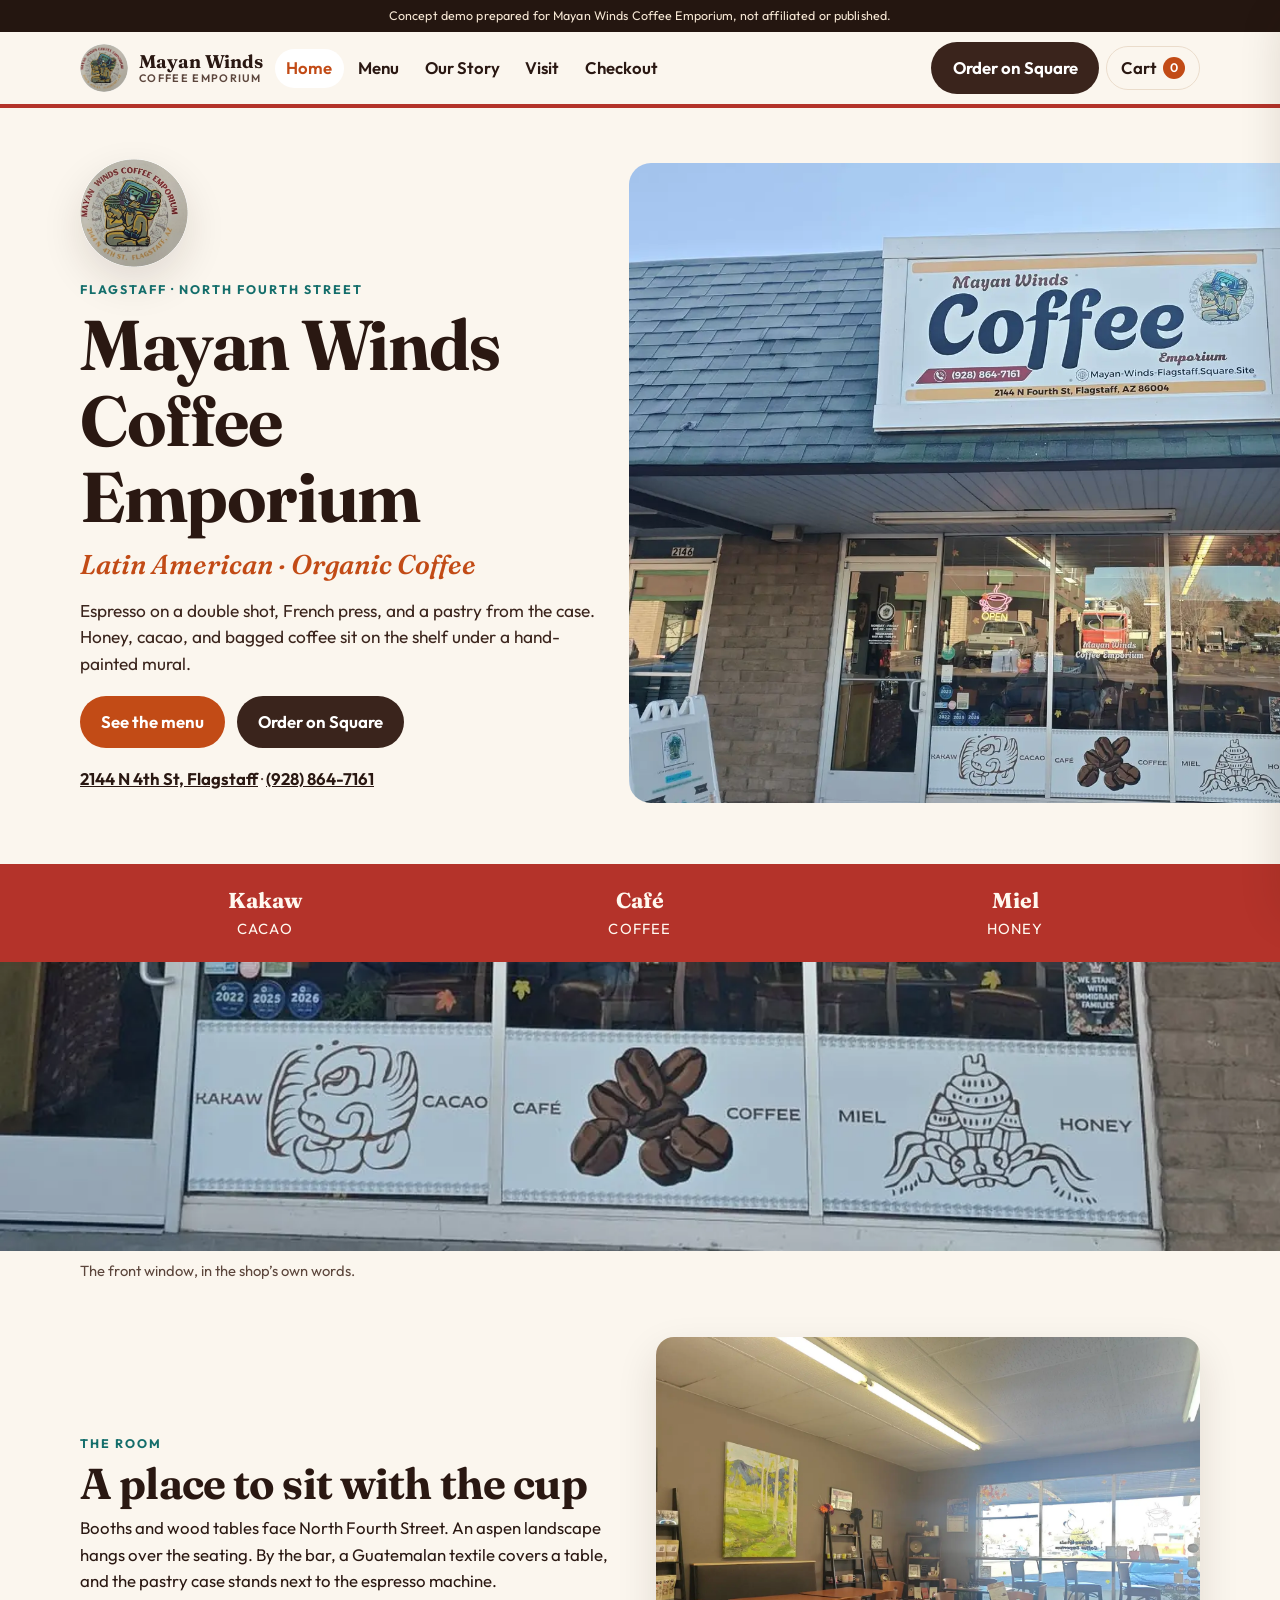
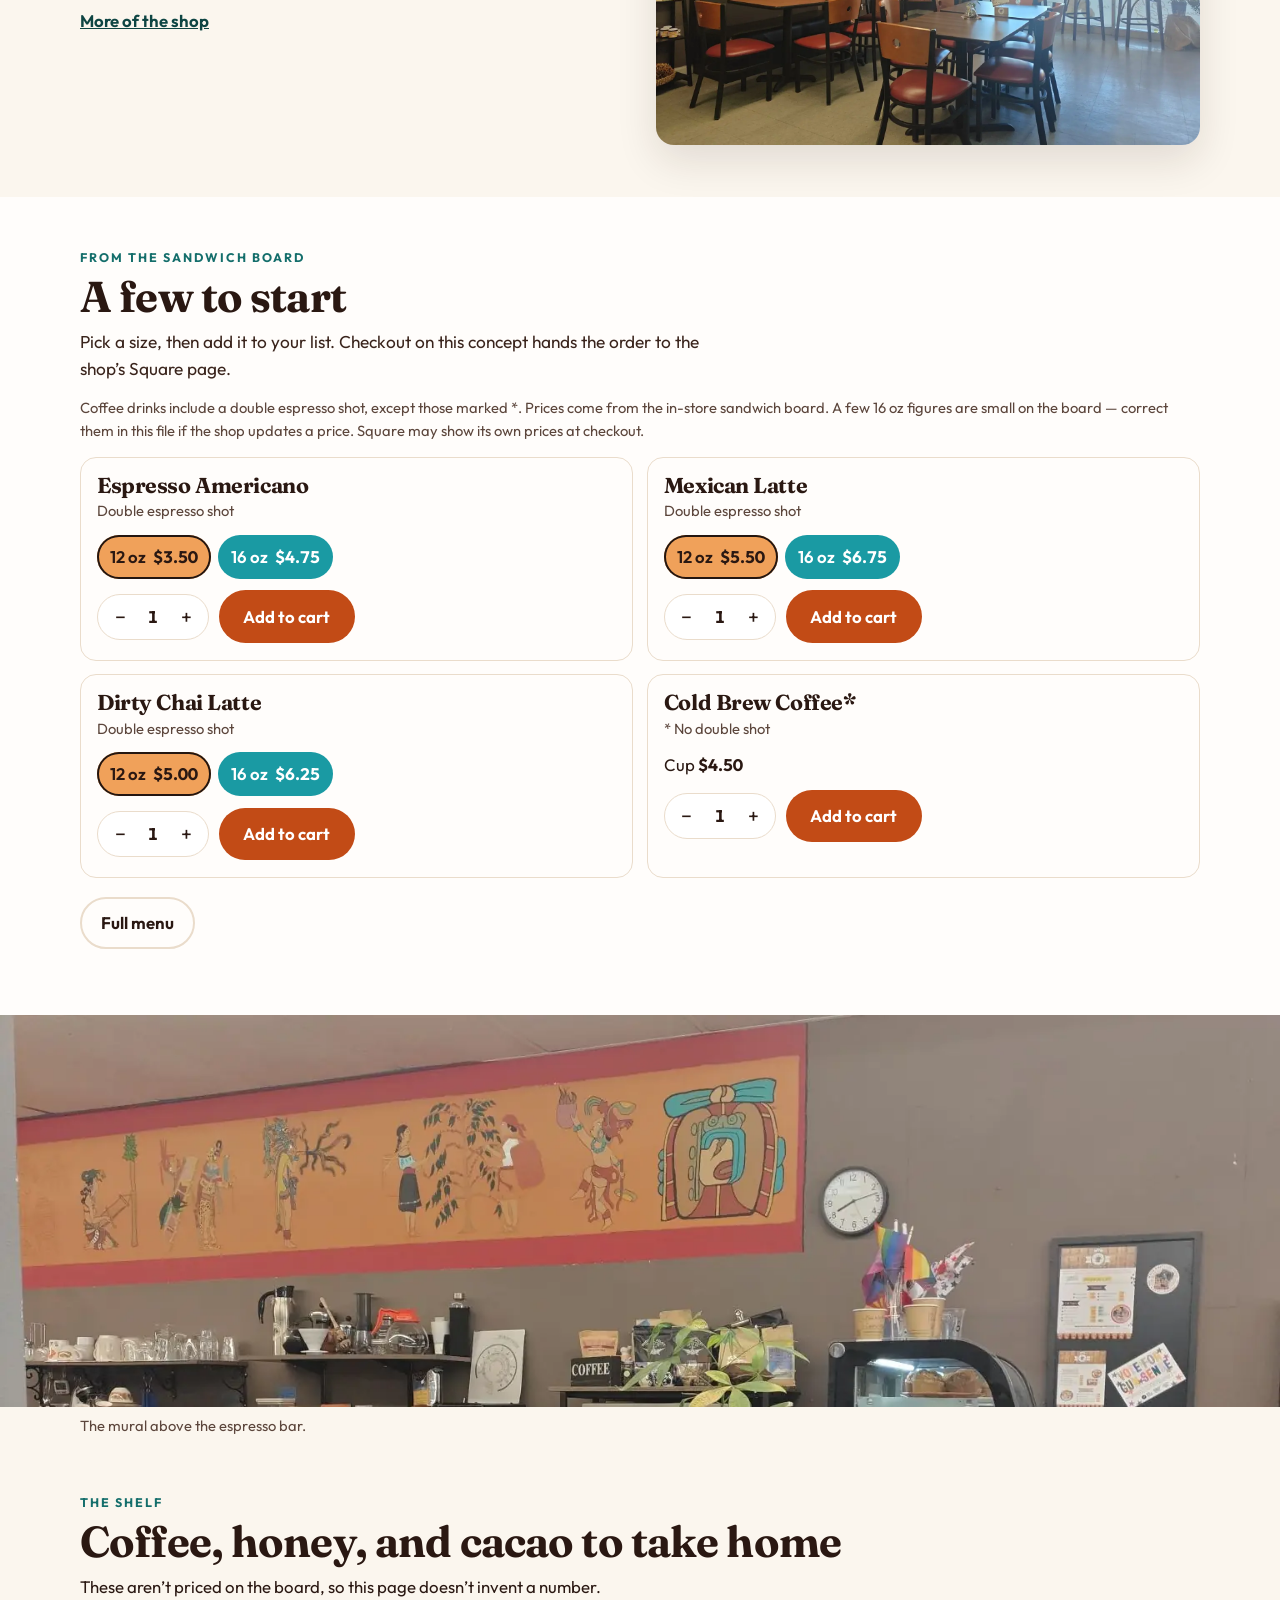
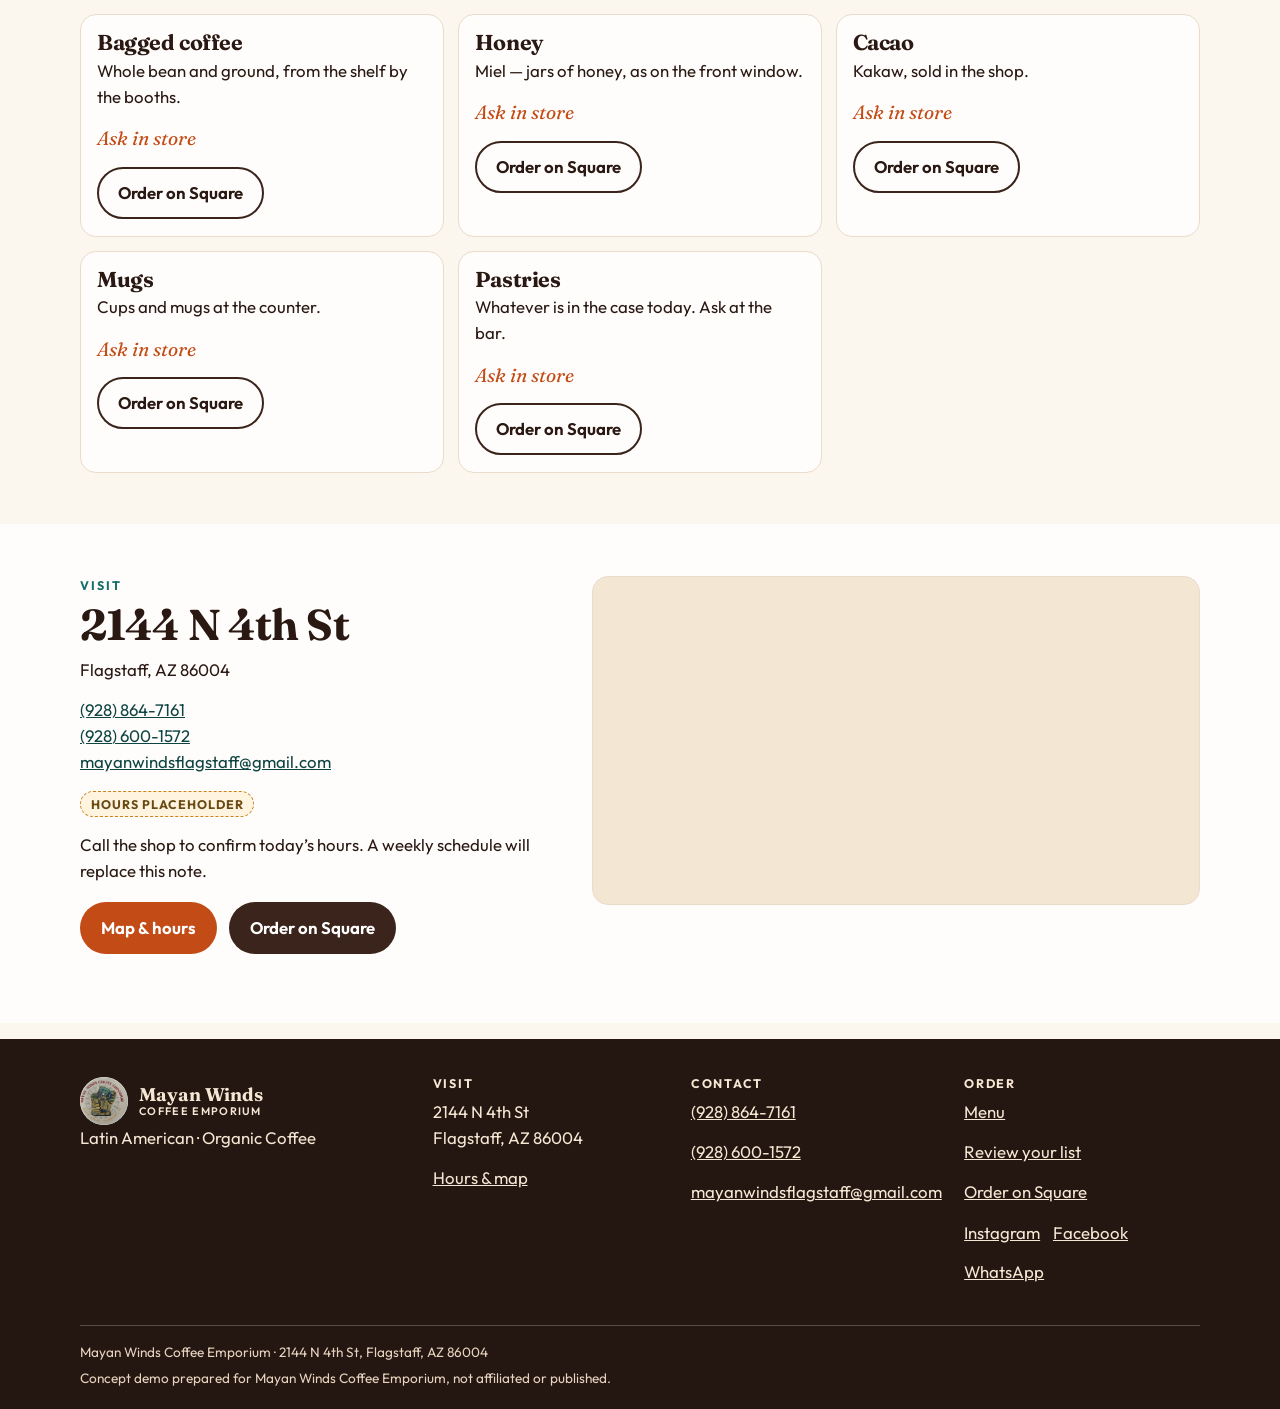
==== mayan-winds/index.html @ 3dea43e1 "Add Mayan Winds Coffee Emporium concept site Static concept at /mayan-winds/ with the shop photos, t" ====
<!doctype html>
<html lang="en">
<head>
<meta charset="utf-8">
<meta name="viewport" content="width=device-width, initial-scale=1">
<meta name="robots" content="noindex, nofollow">
<meta name="theme-color" content="#241610">
<meta name="description" content="Mayan Winds Coffee Emporium — Latin American organic coffee at 2144 N 4th St, Flagstaff, Arizona.">
<title>Mayan Winds Coffee Emporium · Flagstaff</title>
<link rel="icon" href="img/favicon-32.png" type="image/png">
<link rel="apple-touch-icon" href="img/apple-touch.png">
<link rel="preconnect" href="https://fonts.googleapis.com">
<link rel="preconnect" href="https://fonts.gstatic.com" crossorigin>
<link href="https://fonts.googleapis.com/css2?family=Fraunces:ital,opsz,wght@0,9..144,560;0,9..144,680;1,9..144,560&family=Outfit:wght@400;500;600;700&display=swap" rel="stylesheet">
<link rel="stylesheet" href="css/style.css?v=20261118">
</head>
<body>
<div class="demo">Concept demo prepared for Mayan Winds Coffee Emporium, not affiliated or published.</div>
<a class="skip" href="#main">Skip to content</a>
<header class="site-header">
  <div class="wrap bar">
    <a class="brand" href="index.html">
      <picture><source srcset="img/logo.webp" type="image/webp"><img src="img/logo.png" alt="" width="48" height="48"></picture>
      <span>Mayan Winds<small>Coffee Emporium</small></span>
    </a>
    <nav id="nav-panel" class="nav" aria-label="Primary">
      <a href="index.html" aria-current="page">Home</a>
      <a href="menu.html">Menu</a>
      <a href="story.html">Our Story</a>
      <a href="visit.html">Visit</a>
      <a href="order.html">Checkout</a>
      <a class="nav-square" href="https://mayan-winds-flagstaff.square.site" target="_blank" rel="noopener">Order on Square</a>
    </nav>
    <div class="bar-actions">
      <a class="btn btn-square desk" href="https://mayan-winds-flagstaff.square.site" target="_blank" rel="noopener">Order on Square</a>
      <button class="icon-btn" type="button" data-open-cart>Cart <span class="count" data-cart-count hidden>0</span></button>
      <button class="menu-btn" type="button" aria-expanded="false" aria-controls="nav-panel" aria-label="Open menu">Menu</button>
    </div>
  </div>
</header>
<main id="main">
  <section class="hero" aria-label="Introduction">
    <div class="wrap hero-grid">
      <div class="hero-copy">
        <picture><source srcset="img/logo.webp" type="image/webp"><img class="hero-logo" src="img/logo.png" alt="Mayan Winds Coffee Emporium logo, a seated figure in teal and gold" width="420" height="420"></picture>
        <p class="eyebrow">Flagstaff · North Fourth Street</p>
        <h1>Mayan Winds Coffee Emporium</h1>
        <p class="tag">Latin American · Organic Coffee</p>
        <p class="lede">Espresso on a double shot, French press, and a pastry from the case. Honey, cacao, and bagged coffee sit on the shelf under a hand-painted mural.</p>
        <div class="cta">
          <a class="btn" href="menu.html">See the menu</a>
          <a class="btn btn-square" href="https://mayan-winds-flagstaff.square.site" target="_blank" rel="noopener">Order on Square</a>
        </div>
        <p class="hero-meta"><a href="visit.html">2144 N 4th St, Flagstaff</a> · <a href="tel:+19288647161">(928) 864-7161</a></p>
      </div>
      <div class="hero-media">
        <picture>
          <source srcset="img/storefront.webp" type="image/webp">
          <img src="img/storefront.jpg" alt="The Mayan Winds Coffee storefront on North Fourth Street, with the shop sign above the windows" width="1600" height="1062" fetchpriority="high">
        </picture>
      </div>
    </div>
  </section>

  <section class="band" aria-label="Words on the window">
    <div class="wrap band-words">
      <p><b>Kakaw</b> Cacao</p>
      <p><b>Café</b> Coffee</p>
      <p><b>Miel</b> Honey</p>
    </div>
  </section>

  <figure class="bleed">
    <picture>
      <source srcset="img/decals.webp" type="image/webp">
      <img src="img/decals.jpg" alt="Window decals reading Kakaw Cacao, Café Coffee, and Miel Honey, with Maya-style drawings" width="1400" height="317" loading="lazy" decoding="async">
    </picture>
    <figcaption class="wrap">The front window, in the shop’s own words.</figcaption>
  </figure>

  <section class="section">
    <div class="wrap split">
      <div>
        <p class="eyebrow">The room</p>
        <h2>A place to sit with the cup</h2>
        <p>Booths and wood tables face North Fourth Street. An aspen landscape hangs over the seating. By the bar, a Guatemalan textile covers a table, and the pastry case stands next to the espresso machine.</p>
        <p><a class="text-link" href="story.html">More of the shop</a></p>
      </div>
      <figure class="frame">
        <picture>
          <source srcset="img/interior.webp" type="image/webp">
          <img src="img/interior.jpg" alt="Seating inside Mayan Winds, with wood tables, red chairs, and an aspen painting" width="1600" height="1200" loading="lazy" decoding="async">
        </picture>
      </figure>
    </div>
  </section>

  <section class="section section-paper">
    <div class="wrap">
      <p class="eyebrow">From the sandwich board</p>
      <h2>A few to start</h2>
      <p class="lede">Pick a size, then add it to your list. Checkout on this concept hands the order to the shop’s Square page.</p>
      <p class="fine" data-menu-note></p>
      <div class="feature-grid" data-featured></div>
      <p class="more"><a class="btn btn-ghost" href="menu.html">Full menu</a></p>
    </div>
  </section>

  <figure class="bleed">
    <picture>
      <source srcset="img/mural.webp" type="image/webp">
      <img src="img/mural.jpg" alt="Hand-painted orange mural with a red border above the espresso bar" width="1536" height="470" loading="lazy" decoding="async">
    </picture>
    <figcaption class="wrap">The mural above the espresso bar.</figcaption>
  </figure>

  <section class="section">
    <div class="wrap">
      <p class="eyebrow">The shelf</p>
      <h2>Coffee, honey, and cacao to take home</h2>
      <p>These aren’t priced on the board, so this page doesn’t invent a number.</p>
      <div class="shop-grid" data-shop></div>
    </div>
  </section>

  <section class="section section-paper">
    <div class="wrap visit-grid">
      <div>
        <p class="eyebrow">Visit</p>
        <h2>2144 N 4th St</h2>
        <p>Flagstaff, AZ 86004</p>
        <p><a href="tel:+19288647161">(928) 864-7161</a><br><a href="tel:+19286001572">(928) 600-1572</a><br><a href="mailto:mayanwindsflagstaff@gmail.com">mayanwindsflagstaff@gmail.com</a></p>
        <p><span class="placeholder">Hours placeholder</span></p>
        <p>Call the shop to confirm today’s hours. A weekly schedule will replace this note.</p>
        <div class="cta">
          <a class="btn" href="visit.html">Map &amp; hours</a>
          <a class="btn btn-square" href="https://mayan-winds-flagstaff.square.site" target="_blank" rel="noopener">Order on Square</a>
        </div>
      </div>
      <div class="map-frame">
        <iframe title="Map of Mayan Winds Coffee Emporium at 2144 N 4th Street, Flagstaff" loading="lazy" referrerpolicy="no-referrer-when-downgrade" src="https://maps.google.com/maps?q=2144%20N%204th%20St%2C%20Flagstaff%2C%20AZ%2086004&amp;z=16&amp;output=embed"></iframe>
      </div>
    </div>
  </section>
</main>
<footer class="site-foot">
  <div class="wrap foot-grid">
    <div>
      <a class="brand" href="index.html">
        <picture><source srcset="img/logo.webp" type="image/webp"><img src="img/logo.png" alt="" width="48" height="48"></picture>
        <span>Mayan Winds<small>Coffee Emporium</small></span>
      </a>
      <p>Latin American · Organic Coffee</p>
    </div>
    <div>
      <h2>Visit</h2>
      <p>2144 N 4th St<br>Flagstaff, AZ 86004</p>
      <p><a href="visit.html">Hours &amp; map</a></p>
    </div>
    <div>
      <h2>Contact</h2>
      <p><a href="tel:+19288647161">(928) 864-7161</a></p>
      <p><a href="tel:+19286001572">(928) 600-1572</a></p>
      <p><a href="mailto:mayanwindsflagstaff@gmail.com">mayanwindsflagstaff@gmail.com</a></p>
    </div>
    <div>
      <h2>Order</h2>
      <p><a href="menu.html">Menu</a></p>
      <p><a href="order.html">Review your list</a></p>
      <p><a href="https://mayan-winds-flagstaff.square.site" target="_blank" rel="noopener">Order on Square</a></p>
      <p class="social"><a href="https://www.instagram.com/mayanwindsflagstaffcoffeeshop/" target="_blank" rel="noopener">Instagram</a><a href="https://www.facebook.com/mayanwindsflagstaffcoffeeshop/" target="_blank" rel="noopener">Facebook</a><a href="https://wa.me/19286001572" target="_blank" rel="noopener">WhatsApp</a></p>
    </div>
  </div>
  <div class="wrap foot-base">
    <span>Mayan Winds Coffee Emporium · 2144 N 4th St, Flagstaff, AZ 86004</span>
    <span>Concept demo prepared for Mayan Winds Coffee Emporium, not affiliated or published.</span>
  </div>
</footer>
<div class="dock">
  <button type="button" data-open-cart>Cart <span data-cart-count hidden>0</span></button>
  <a class="btn btn-square" href="https://mayan-winds-flagstaff.square.site" target="_blank" rel="noopener">Order on Square</a>
</div>
<div class="toast" data-toast role="status" aria-live="polite"><span data-toast-text></span><button type="button" data-open-cart>View</button></div>
<div class="backdrop" data-backdrop></div>
<aside id="cart-drawer" class="drawer" role="dialog" aria-modal="true" aria-labelledby="cart-title" aria-hidden="true" inert>
  <div class="drawer-h">
    <h2 id="cart-title">Your list</h2>
    <button class="icon-btn" type="button" data-close-cart>Close</button>
  </div>
  <div class="drawer-b" data-cart-lines></div>
  <div class="drawer-f">
    <p class="subtotal"><span>Subtotal</span> <strong data-cart-total>$0.00</strong></p>
    <p class="fine">Board prices only. No card numbers are entered on this page.</p>
    <a class="btn" href="order.html">Review order</a>
    <a class="btn btn-square" href="https://mayan-winds-flagstaff.square.site" target="_blank" rel="noopener">Order on Square</a>
  </div>
</aside>
<script src="js/menu-data.js?v=20261118"></script>
<script src="js/square.js?v=20261118"></script>
<script src="js/cart.js?v=20261118"></script>
<script src="js/site.js?v=20261118"></script>
<script defer src="https://static.cloudflareinsights.com/beacon.min.js/vce701823e78c4301a35b7e07294d87301792088814092" integrity="sha512-UKNk8GbxkABxKcXYuLkO16EleLGUkcvJWtpSNmExE0Too3ZaFAxTscNWEc1OdAv5/BikHawapSCaiD2XCmp+Bw==" crossorigin="anonymous" data-cf-beacon='{"token":"9d72dd12205441e48c40ca9a98ad61bd"}'></script>
</body>
</html>
---- mayan-winds/css/style.css ----
/* Mayan Winds Coffee Emporium — concept preview */
:root {
  --ink: #2a1812;
  --coffee: #3a241c;
  --coffee-deep: #241610;
  --cream: #fbf6ee;
  --cream-deep: #f3e6d2;
  --paper: #fffdfb;
  --orange: #c24b16;
  --orange-bright: #e37a32;
  --red: #b4332a;
  --teal: #146e6b;
  --teal-deep: #0e4543;
  --teal-bright: #1c9a94;
  --gold: #c9841a;
  --muted: #5c463c;
  --line: #eadccb;
  --pill-warm: #f0a15a;
  --pill-cool: #1a9aa3;
  --shadow: 0 16px 40px rgba(42, 24, 18, .12);
  --max: 1120px;
  --header: 72px;
  font-family: Outfit, "Segoe UI", sans-serif;
}

* { box-sizing: border-box; }
html { scroll-behavior: smooth; overflow-x: clip; }
body {
  margin: 0;
  color: var(--ink);
  background: var(--cream);
  font-size: 1.05rem;
  line-height: 1.55;
}
body.lock { overflow: hidden; }
img { max-width: 100%; height: auto; display: block; }
h1, h2, h3 {
  font-family: Fraunces, Georgia, serif;
  font-weight: 680;
  line-height: 1.08;
  letter-spacing: -0.02em;
  margin: 0 0 .5rem;
}
h1 { font-size: clamp(2.4rem, 7vw, 4.4rem); }
h2 { font-size: clamp(1.8rem, 4vw, 2.7rem); }
h3 { font-size: 1.35rem; }
p { margin: 0 0 .9rem; }
a { color: var(--teal-deep); }
a:hover { color: var(--orange); }
button, input, select { font: inherit; color: inherit; }

.skip {
  position: absolute;
  left: .8rem;
  top: -4rem;
  background: var(--coffee);
  color: var(--cream);
  padding: .6rem 1rem;
  z-index: 100;
  border-radius: 8px;
}
.skip:focus { top: .6rem; }

.wrap { width: min(var(--max), calc(100% - 2.2rem)); margin-inline: auto; }
.narrow { width: min(720px, calc(100% - 2.2rem)); }

.demo {
  background: var(--coffee-deep);
  color: #f6e7d4;
  text-align: center;
  font-size: .78rem;
  letter-spacing: .01em;
  padding: .4rem 1rem;
}
.sr-only {
  position: absolute;
  width: 1px;
  height: 1px;
  padding: 0;
  margin: -1px;
  overflow: hidden;
  clip: rect(0, 0, 0, 0);
  border: 0;
}
:focus-visible { outline: 3px solid var(--teal-bright); outline-offset: 2px; }

.site-header {
  position: sticky;
  top: 0;
  z-index: 40;
  background: rgba(251, 246, 238, .94);
  backdrop-filter: blur(10px);
  border-bottom: 4px solid var(--red);
}
.bar {
  min-height: var(--header);
  display: flex;
  align-items: center;
  justify-content: space-between;
  gap: .75rem;
}
.brand {
  display: flex;
  align-items: center;
  gap: .7rem;
  text-decoration: none;
  color: var(--ink);
  min-width: 0;
}
.brand img { width: 48px; height: 48px; border-radius: 50%; background: #fff; }
.brand span {
  font-family: Fraunces, Georgia, serif;
  font-weight: 680;
  font-size: 1.15rem;
  line-height: 1.05;
}
.brand small {
  display: block;
  font-family: Outfit, sans-serif;
  font-weight: 600;
  font-size: .68rem;
  letter-spacing: .12em;
  text-transform: uppercase;
  color: var(--muted);
  margin-top: .15rem;
}
.bar-actions { display: flex; align-items: center; gap: .45rem; }
.nav { display: none; }
.nav.open {
  display: flex;
  flex-direction: column;
  position: absolute;
  left: 0;
  right: 0;
  top: 100%;
  z-index: 38;
  background: var(--cream);
  border-bottom: 4px solid var(--red);
  padding: .4rem 1.1rem 1rem;
}
.nav a {
  text-decoration: none;
  color: var(--ink);
  font-weight: 600;
  padding: .75rem .2rem;
  border-bottom: 1px solid var(--line);
}
.nav a[aria-current="page"] { color: var(--orange); }

.icon-btn, .menu-btn {
  background: transparent;
  border: 1.5px solid var(--line);
  border-radius: 999px;
  min-height: 44px;
  padding: .35rem .85rem;
  font-weight: 600;
  cursor: pointer;
}
.icon-btn { display: inline-flex; align-items: center; gap: .4rem; }
.count {
  background: var(--orange);
  color: #fff;
  border-radius: 999px;
  min-width: 1.4rem;
  height: 1.4rem;
  display: inline-grid;
  place-items: center;
  font-size: .78rem;
  padding: 0 .3rem;
}

.btn {
  display: inline-flex;
  align-items: center;
  justify-content: center;
  gap: .4rem;
  min-height: 48px;
  padding: .7rem 1.2rem;
  border-radius: 999px;
  border: 2px solid transparent;
  background: var(--orange);
  color: #fff;
  text-decoration: none;
  font-weight: 650;
  cursor: pointer;
}
.btn:hover { background: #a63d10; color: #fff; }
.btn-square { background: var(--coffee); }
.btn-square:hover { background: #1a0e0a; color: #fff; }
.btn-line { background: transparent; color: var(--ink); border-color: var(--coffee); }
.btn-line:hover { background: var(--coffee); color: var(--cream); }
.btn-ghost { background: transparent; color: var(--ink); border-color: var(--line); }
.btn-ghost:hover { border-color: var(--coffee); color: var(--ink); }
.desk { display: none; }
.cta { display: flex; flex-wrap: wrap; gap: .7rem; margin: 1.1rem 0; }
.text-link { font-weight: 650; }
.text-btn {
  background: none;
  border: 0;
  padding: 0;
  color: var(--red);
  font-weight: 650;
  cursor: pointer;
  text-decoration: underline;
  text-underline-offset: 2px;
}

.eyebrow {
  font-size: .78rem;
  font-weight: 700;
  letter-spacing: .16em;
  text-transform: uppercase;
  color: var(--teal);
  margin-bottom: .45rem;
}
.tag {
  font-family: Fraunces, Georgia, serif;
  font-style: italic;
  font-weight: 560;
  font-size: clamp(1.25rem, 3vw, 1.7rem);
  color: var(--orange);
  margin: .2rem 0 .8rem;
}
.lede { font-size: 1.08rem; max-width: 40rem; color: var(--coffee); }
.hero-meta { color: var(--muted); margin-top: .4rem; }
.hero-meta a { color: var(--ink); font-weight: 650; }

.hero-grid { display: grid; gap: 0; }
.hero-media { order: -1; margin-inline: calc(50% - 50vw); }
.hero-media img {
  width: 100%;
  height: min(62vw, 420px);
  object-fit: cover;
  object-position: center 40%;
}
.hero-copy { padding: 1.6rem 0 2.2rem; }
.hero-logo { width: 108px; height: 108px; border-radius: 50%; background: #fff; margin-bottom: .8rem; box-shadow: var(--shadow); }

.band { background: var(--red); color: #fff8ef; }
.band-words {
  display: grid;
  grid-template-columns: 1fr;
  gap: .35rem;
  padding: 1.1rem 0;
  text-align: center;
}
.band-words p { margin: 0; letter-spacing: .08em; text-transform: uppercase; font-size: .92rem; }
.band-words b { font-family: Fraunces, Georgia, serif; font-size: 1.35rem; letter-spacing: 0; text-transform: none; display: block; }

.bleed { margin: 0; }
.bleed img { width: 100%; max-height: 420px; object-fit: cover; object-position: center; }
.bleed figcaption, .frame figcaption, .gallery figcaption {
  color: var(--muted);
  font-size: .92rem;
  padding: .55rem 0 .2rem;
}

.section { padding: 3.2rem 0; }
.section-paper { background: var(--paper); }
.split { display: grid; gap: 1.4rem; align-items: center; }
.frame { margin: 0; }
.frame img { width: 100%; border-radius: 18px; object-fit: cover; max-height: 520px; box-shadow: var(--shadow); }

.feature-grid, .shop-grid, .menu-list { display: grid; gap: .85rem; }
.item, .shop-card, .order-card, .hours-card, .info-card {
  background: var(--paper);
  border: 1px solid var(--line);
  border-radius: 16px;
  padding: 1rem 1rem 1.05rem;
}
.item h3, .shop-card h3 { margin-bottom: .2rem; }
.meta, .fine, .each { color: var(--muted); font-size: .92rem; }
.meta { margin: 0; }
.item-buy { display: grid; gap: .7rem; margin-top: .75rem; }
.picks { display: flex; flex-wrap: wrap; gap: .45rem; }
.pill {
  position: relative;
  display: inline-flex;
  align-items: center;
  gap: .45rem;
  min-height: 44px;
  padding: .35rem .8rem;
  border-radius: 999px;
  cursor: pointer;
  color: #2a1812;
  font-weight: 600;
}
.pill input { position: absolute; opacity: 0; inset: 0; margin: 0; }
.pill.warm { background: var(--pill-warm); }
.pill.cool { background: var(--pill-cool); color: #fff; }
.pill:has(input:checked) { box-shadow: inset 0 0 0 2px var(--coffee-deep); }
.pill:has(input:focus-visible) { outline: 3px solid var(--coffee); }
.solo { margin: 0; }
.solo strong, .pill strong { font-variant-numeric: tabular-nums; }
.opt { display: grid; gap: .3rem; font-weight: 650; font-size: .92rem; }
.opt select {
  min-height: 44px;
  border-radius: 10px;
  border: 1px solid var(--line);
  background: #fff;
  padding: .4rem .6rem;
}
.buy-row, .line-controls { display: flex; flex-wrap: wrap; align-items: center; gap: .6rem; }
.qty {
  display: inline-flex;
  align-items: center;
  border: 1.5px solid var(--line);
  border-radius: 999px;
  background: #fff;
}
.qty button {
  width: 44px;
  height: 44px;
  border: 0;
  background: transparent;
  cursor: pointer;
  font-size: 1.25rem;
}
.qty span { min-width: 1.4rem; text-align: center; font-weight: 700; font-variant-numeric: tabular-nums; }
.add { min-width: 8.5rem; }

.ask {
  font-family: Fraunces, Georgia, serif;
  font-style: italic;
  color: var(--orange);
  font-size: 1.2rem;
  margin: .2rem 0 .8rem;
}
.more { margin-top: 1.2rem; }

.legend { display: flex; flex-wrap: wrap; gap: .8rem 1.2rem; padding: 0; margin: 1rem 0 0; list-style: none; color: var(--muted); font-size: .92rem; }
.legend li { display: flex; align-items: center; gap: .4rem; }
.swatch { width: 1rem; height: 1rem; border-radius: 99px; display: inline-block; }
.swatch.warm { background: var(--pill-warm); }
.swatch.cool { background: var(--pill-cool); }
.swatch.star { background: var(--cream-deep); border: 1px solid var(--muted); }

.page-head { padding: 2rem 0 1rem; }
.page-head .lede { margin-top: .6rem; }
.cats {
  position: sticky;
  top: var(--header);
  z-index: 25;
  display: flex;
  gap: .4rem;
  overflow-x: auto;
  padding: .7rem 0;
  background: rgba(251, 246, 238, .95);
}
.cats a {
  flex: 0 0 auto;
  text-decoration: none;
  color: var(--ink);
  background: var(--paper);
  border: 1px solid var(--line);
  border-radius: 999px;
  padding: .45rem .8rem;
  font-weight: 650;
  font-size: .92rem;
}
.cat { scroll-margin-top: 8.5rem; }
.cat-banner { text-align: center; margin: 2rem 0 1rem; }
.cat-banner h2 {
  display: inline-block;
  background: var(--coffee);
  color: var(--cream);
  font-family: Outfit, sans-serif;
  font-size: .95rem;
  font-weight: 700;
  letter-spacing: .14em;
  text-transform: uppercase;
  padding: .55rem 1.6rem;
  clip-path: polygon(12px 0, calc(100% - 12px) 0, 100% 50%, calc(100% - 12px) 100%, 12px 100%, 0 50%);
}

.gallery { display: grid; gap: .9rem; }
.gallery figure { margin: 0; }
.gallery img { width: 100%; border-radius: 16px; object-fit: cover; max-height: 640px; }

.visit-grid, .info-grid { display: grid; gap: .9rem; }
.hours { width: 100%; border-collapse: collapse; margin: .4rem 0 1rem; }
.hours th, .hours td { text-align: left; padding: .45rem 0; border-bottom: 1px solid var(--line); font-weight: 500; }
.hours th { font-weight: 700; width: 42%; }
.placeholder {
  display: inline-block;
  background: #fff4df;
  border: 1px dashed var(--gold);
  color: #6a4a12;
  border-radius: 999px;
  padding: .15rem .6rem;
  font-size: .78rem;
  font-weight: 700;
  letter-spacing: .08em;
  text-transform: uppercase;
}
.map-frame {
  border-radius: 16px;
  overflow: hidden;
  min-height: 280px;
  border: 1px solid var(--line);
  background: var(--cream-deep);
}
.map-frame iframe { width: 100%; height: 320px; border: 0; }

.order-card .subtotal, .drawer-f .subtotal {
  display: flex;
  justify-content: space-between;
  align-items: baseline;
  font-size: 1.15rem;
  margin: 1rem 0 .4rem;
}
.subtotal strong { font-family: Fraunces, Georgia, serif; font-size: 1.6rem; }
.copied { color: var(--teal-deep); font-weight: 650; }
.dev-note {
  margin-top: 1.4rem;
  background: var(--cream-deep);
  border-radius: 12px;
  padding: .8rem 1rem;
}
.dev-note summary { cursor: pointer; font-weight: 700; }
.dev-note p { margin: .6rem 0 0; color: var(--coffee); }
.dev-note code { font-size: .88em; }

.site-foot { background: var(--coffee-deep); color: #f6e7d4; padding: 2.4rem 0 1.2rem; margin-top: 1rem; }
.site-foot a { color: #f6e7d4; }
.foot-grid { display: grid; gap: 1.4rem; }
.site-foot h2 {
  font-family: Outfit, sans-serif;
  font-size: .78rem;
  letter-spacing: .14em;
  text-transform: uppercase;
  font-weight: 700;
}
.site-foot .brand span, .site-foot .brand small { color: #f6e7d4; }
.social { display: flex; flex-wrap: wrap; gap: .8rem; }
.foot-base {
  display: grid;
  gap: .35rem;
  margin-top: 1.6rem;
  padding-top: 1rem;
  border-top: 1px solid rgba(246, 231, 212, .25);
  font-size: .85rem;
  color: #e6d3bf;
}

.dock {
  position: fixed;
  left: 0; right: 0; bottom: 0;
  z-index: 35;
  display: grid;
  grid-template-columns: 1fr 1.4fr;
  gap: .5rem;
  padding: .55rem .7rem calc(.55rem + env(safe-area-inset-bottom));
  background: rgba(251, 246, 238, .96);
  border-top: 1px solid var(--line);
}
.dock .btn, .dock button {
  width: 100%;
}
.dock button {
  min-height: 48px;
  border-radius: 999px;
  border: 2px solid var(--coffee);
  background: #fff;
  font-weight: 700;
  cursor: pointer;
}

.backdrop {
  position: fixed;
  inset: 0;
  background: rgba(36, 22, 16, .48);
  z-index: 60;
  opacity: 0;
  pointer-events: none;
}
.backdrop.open { opacity: 1; pointer-events: auto; }
.drawer {
  position: fixed;
  top: 0; right: 0; bottom: 0;
  width: 100%;
  max-width: 420px;
  background: var(--paper);
  z-index: 70;
  display: flex;
  flex-direction: column;
  transform: translateX(100%);
  transition: transform .22s ease;
  box-shadow: var(--shadow);
}
.drawer.open { transform: none; }
.drawer-h, .drawer-f { padding: 1rem 1.1rem; }
.drawer-h { display: flex; justify-content: space-between; align-items: center; border-bottom: 1px solid var(--line); }
.drawer-b { flex: 1; overflow: auto; padding: .4rem 1.1rem 1rem; }
.drawer-f { border-top: 1px solid var(--line); display: grid; gap: .55rem; }
.drawer-f .btn { width: 100%; }
.line { padding: .85rem 0; border-bottom: 1px solid var(--line); }
.line-name { display: grid; }
.line-name span { color: var(--muted); font-size: .92rem; }
.line-price { font-weight: 750; font-variant-numeric: tabular-nums; margin-left: auto; }
.empty { color: var(--muted); }

.toast {
  position: fixed;
  left: 50%;
  bottom: calc(84px + env(safe-area-inset-bottom));
  transform: translateX(-50%) translateY(8px);
  background: var(--coffee);
  color: var(--cream);
  border-radius: 999px;
  padding: .45rem .5rem .45rem .95rem;
  display: flex;
  align-items: center;
  gap: .6rem;
  z-index: 80;
  opacity: 0;
  pointer-events: none;
  transition: opacity .2s ease;
}
.toast.show { opacity: 1; pointer-events: auto; transform: translateX(-50%); }
.toast button {
  background: var(--orange-bright);
  color: #2a1812;
  border: 0;
  border-radius: 999px;
  min-height: 36px;
  padding: .2rem .8rem;
  font-weight: 750;
  cursor: pointer;
}

@media (min-width: 720px) {
  .band-words { grid-template-columns: repeat(3, 1fr); padding: 1.3rem 0; }
  .feature-grid, .shop-grid { grid-template-columns: 1fr 1fr; }
  .visit-grid { grid-template-columns: .9fr 1.1fr; align-items: start; }
  .info-grid { grid-template-columns: 1fr 1fr 1fr; }
  .gallery { grid-template-columns: 1fr 1fr; }
  .gallery .wide { grid-column: 1 / -1; }
  .foot-grid { grid-template-columns: 1.4fr 1fr 1fr 1fr; }
  .split { grid-template-columns: 1fr 1fr; gap: 2rem; }
  .menu-list .item { display: grid; grid-template-columns: minmax(0, 1fr) minmax(240px, .95fr); gap: 1rem; align-items: center; }
  .menu-list .item-buy { margin-top: 0; justify-items: end; }
  .menu-list .buy-row { justify-content: flex-end; }
}
@media (min-width: 900px) {
  .desk { display: inline-flex; }
  .nav-square { display: none; }
  .menu-btn { display: none; }
  .nav, .nav.open {
    display: flex;
    flex-direction: row;
    align-items: center;
    gap: .2rem;
    border: 0;
    padding: 0;
    background: transparent;
    position: static;
    top: auto;
  }
  .bar { display: grid; grid-template-columns: auto 1fr auto; }
  .nav a { border: 0; padding: .4rem .7rem; border-radius: 999px; }
  .nav a[aria-current="page"] { background: #fff; }
  .hero-grid {
    grid-template-columns: minmax(0, .95fr) minmax(0, 1.05fr);
    align-items: center;
    gap: 2rem;
    padding: 1.2rem 0 1.6rem;
  }
  .hero-media { order: 0; margin-inline: 0; margin-right: calc(50% - 50vw); }
  .hero-media img {
    height: 640px;
    border-radius: 22px 0 0 22px;
    max-height: none;
  }
  .hero-copy { padding: 2rem 0; }
  .dock { display: none; }
  body { padding-bottom: 0; }
  .shop-grid { grid-template-columns: repeat(3, 1fr); }
  .toast { bottom: 1.4rem; }
}
@media (max-width: 899px) {
  body { padding-bottom: 84px; }
}
@media (prefers-reduced-motion: reduce) {
  html { scroll-behavior: auto; }
  .drawer, .toast, .backdrop { transition: none; }
}
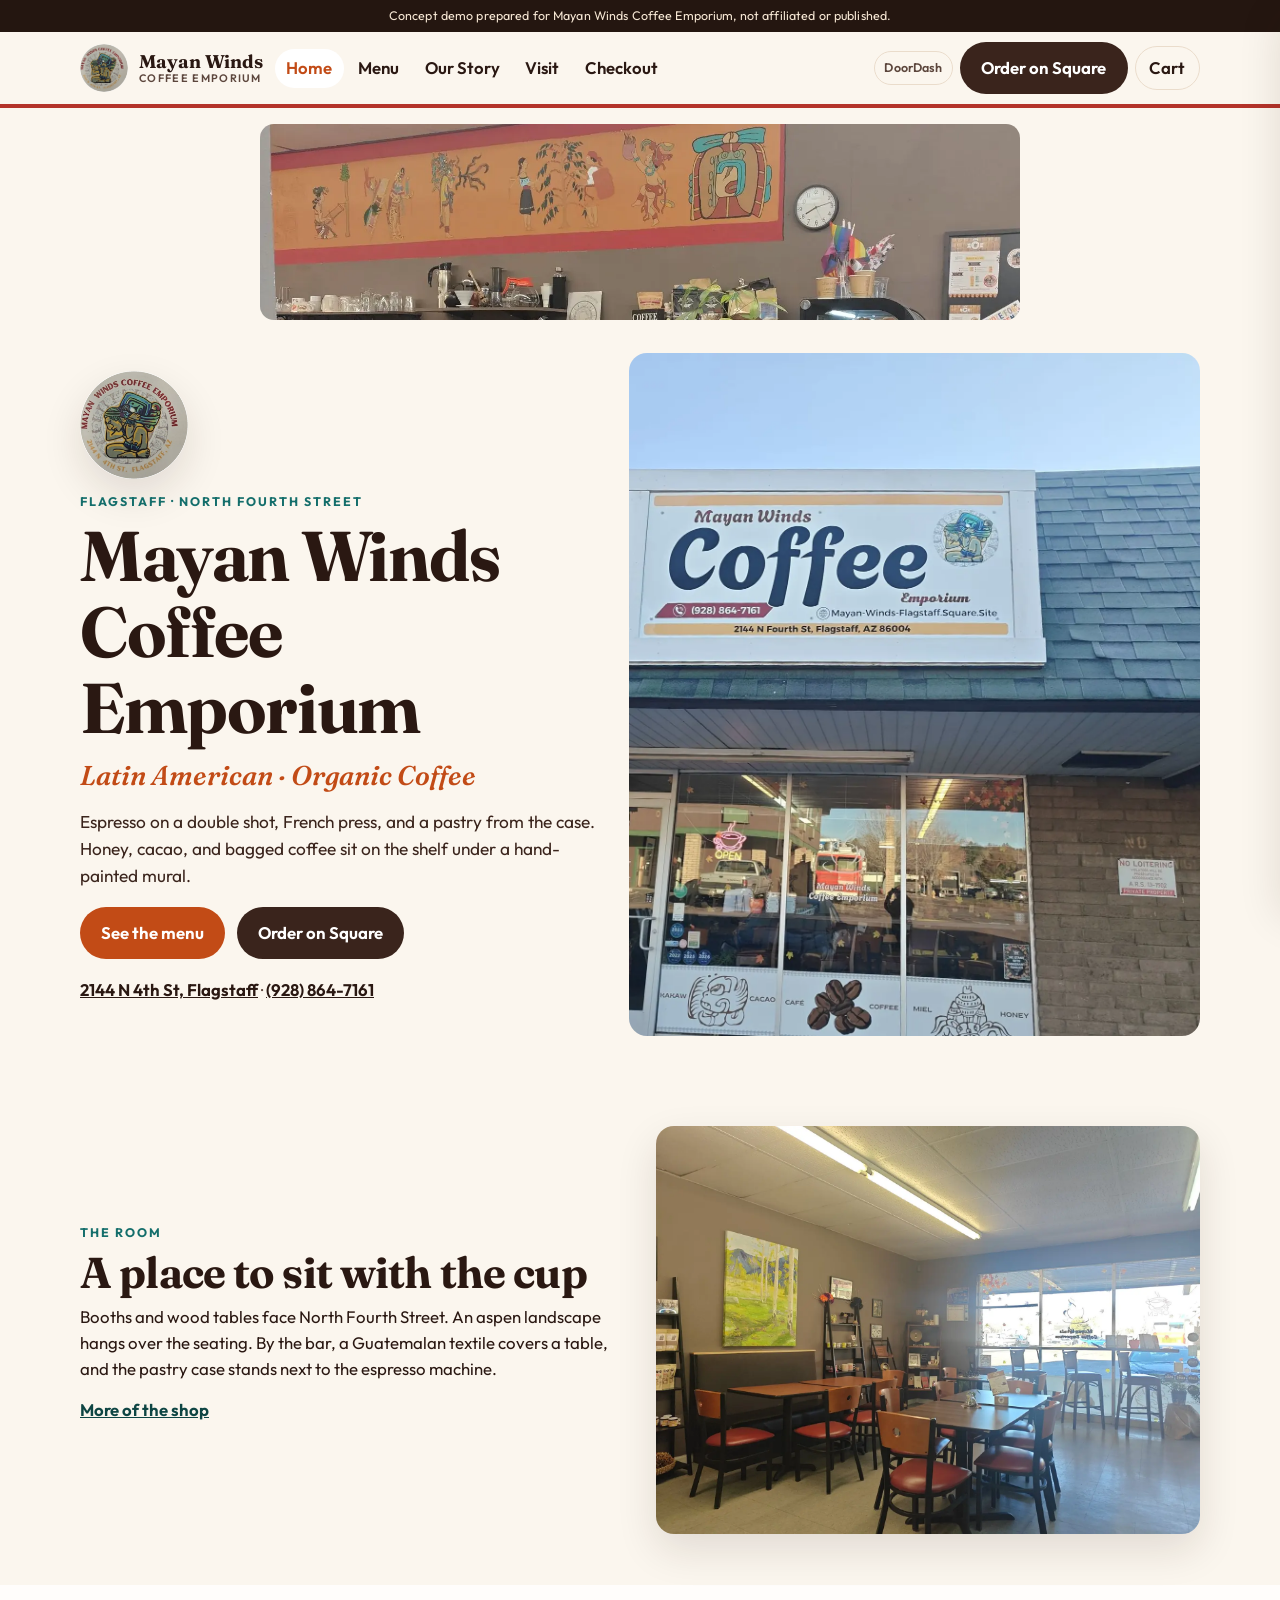
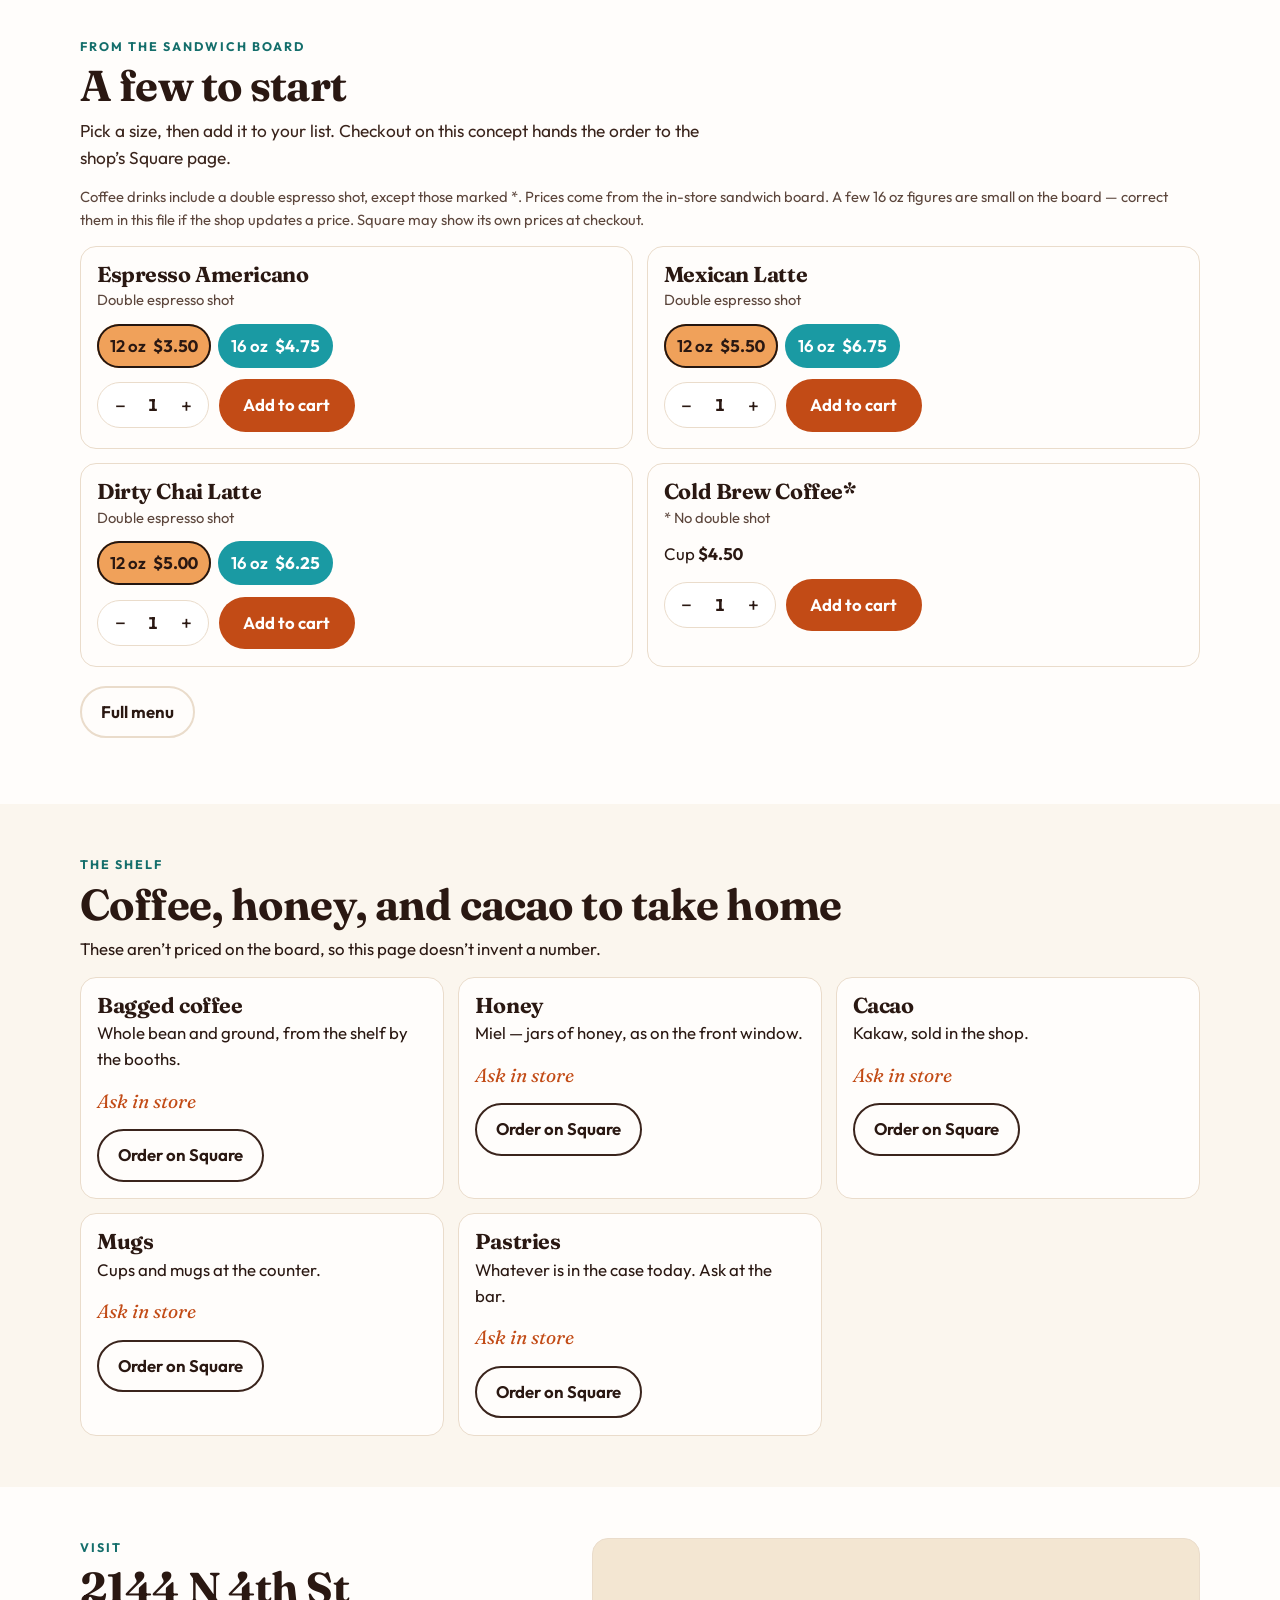
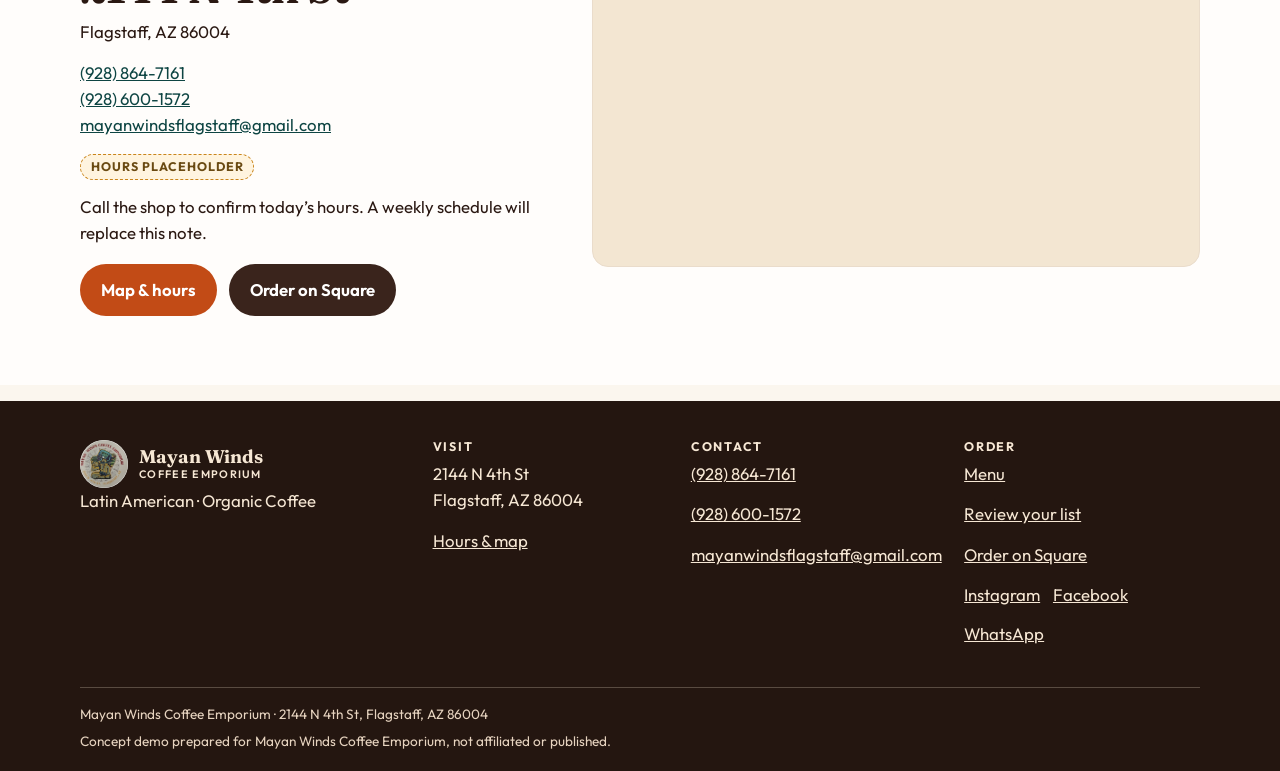
==== commit c75db417: "Revise the Mayan Winds hero, mural, and DoorDash link Show the storefront as one leveled photo of th" ====
--- a/mayan-winds/index.html
+++ b/mayan-winds/index.html
@@ -12,7 +12,7 @@
 <link rel="preconnect" href="https://fonts.googleapis.com">
 <link rel="preconnect" href="https://fonts.gstatic.com" crossorigin>
 <link href="https://fonts.googleapis.com/css2?family=Fraunces:ital,opsz,wght@0,9..144,560;0,9..144,680;1,9..144,560&family=Outfit:wght@400;500;600;700&display=swap" rel="stylesheet">
-<link rel="stylesheet" href="css/style.css?v=20261118">
+<link rel="stylesheet" href="css/style.css?v=20261119">
 </head>
 <body>
 <div class="demo">Concept demo prepared for Mayan Winds Coffee Emporium, not affiliated or published.</div>
@@ -32,6 +32,7 @@
       <a class="nav-square" href="https://mayan-winds-flagstaff.square.site" target="_blank" rel="noopener">Order on Square</a>
     </nav>
     <div class="bar-actions">
+      <a class="doordash" href="https://order.online/business/mayan-winds-coffee-emporium-12930329" target="_blank" rel="noopener">DoorDash</a>
       <a class="btn btn-square desk" href="https://mayan-winds-flagstaff.square.site" target="_blank" rel="noopener">Order on Square</a>
       <button class="icon-btn" type="button" data-open-cart>Cart <span class="count" data-cart-count hidden>0</span></button>
       <button class="menu-btn" type="button" aria-expanded="false" aria-controls="nav-panel" aria-label="Open menu">Menu</button>
@@ -39,6 +40,12 @@
   </div>
 </header>
 <main id="main">
+  <figure class="headline-photo">
+    <picture>
+      <source srcset="img/mural.webp?v=20261119" type="image/webp">
+      <img src="img/mural.jpg?v=20261119" alt="Hand-painted orange Maya mural with a red border above the espresso bar" width="1400" height="360">
+    </picture>
+  </figure>
   <section class="hero" aria-label="Introduction">
     <div class="wrap hero-grid">
       <div class="hero-copy">
@@ -55,28 +62,12 @@
       </div>
       <div class="hero-media">
         <picture>
-          <source srcset="img/storefront.webp" type="image/webp">
-          <img src="img/storefront.jpg" alt="The Mayan Winds Coffee storefront on North Fourth Street, with the shop sign above the windows" width="1600" height="1062" fetchpriority="high">
+          <source srcset="img/storefront.webp?v=20261119" type="image/webp">
+          <img src="img/storefront.jpg?v=20261119" alt="The Mayan Winds Coffee storefront, from the sign down to the door and the window decals" width="1200" height="1435" fetchpriority="high">
         </picture>
       </div>
     </div>
   </section>
-
-  <section class="band" aria-label="Words on the window">
-    <div class="wrap band-words">
-      <p><b>Kakaw</b> Cacao</p>
-      <p><b>Café</b> Coffee</p>
-      <p><b>Miel</b> Honey</p>
-    </div>
-  </section>
-
-  <figure class="bleed">
-    <picture>
-      <source srcset="img/decals.webp" type="image/webp">
-      <img src="img/decals.jpg" alt="Window decals reading Kakaw Cacao, Café Coffee, and Miel Honey, with Maya-style drawings" width="1400" height="317" loading="lazy" decoding="async">
-    </picture>
-    <figcaption class="wrap">The front window, in the shop’s own words.</figcaption>
-  </figure>
 
   <section class="section">
     <div class="wrap split">
@@ -105,14 +96,6 @@
       <p class="more"><a class="btn btn-ghost" href="menu.html">Full menu</a></p>
     </div>
   </section>
-
-  <figure class="bleed">
-    <picture>
-      <source srcset="img/mural.webp" type="image/webp">
-      <img src="img/mural.jpg" alt="Hand-painted orange mural with a red border above the espresso bar" width="1536" height="470" loading="lazy" decoding="async">
-    </picture>
-    <figcaption class="wrap">The mural above the espresso bar.</figcaption>
-  </figure>
 
   <section class="section">
     <div class="wrap">
--- a/mayan-winds/css/style.css
+++ b/mayan-winds/css/style.css
@@ -157,6 +157,7 @@
   cursor: pointer;
 }
 .icon-btn { display: inline-flex; align-items: center; gap: .4rem; }
+.count[hidden] { display: none; }
 .count {
   background: var(--orange);
   color: #fff;
@@ -226,26 +227,38 @@
 .hero-meta a { color: var(--ink); font-weight: 650; }
 
 .hero-grid { display: grid; gap: 0; }
-.hero-media { order: -1; margin-inline: calc(50% - 50vw); }
+.headline-photo {
+  margin: 1rem auto 0;
+  width: min(760px, calc(100% - 2.2rem));
+}
+.headline-photo img {
+  width: 100%;
+  height: auto;
+  border-radius: 14px;
+  display: block;
+}
 .hero-media img {
   width: 100%;
-  height: min(62vw, 420px);
-  object-fit: cover;
-  object-position: center 40%;
-}
+  height: auto;
+  border-radius: 18px;
+}
+.doordash {
+  display: inline-flex;
+  align-items: center;
+  min-height: 34px;
+  padding: .15rem .6rem;
+  border-radius: 999px;
+  border: 1px solid var(--line);
+  color: var(--muted);
+  background: transparent;
+  text-decoration: none;
+  font-size: .78rem;
+  font-weight: 600;
+  letter-spacing: .01em;
+}
+.doordash:hover { color: var(--ink); border-color: var(--muted); }
 .hero-copy { padding: 1.6rem 0 2.2rem; }
 .hero-logo { width: 108px; height: 108px; border-radius: 50%; background: #fff; margin-bottom: .8rem; box-shadow: var(--shadow); }
-
-.band { background: var(--red); color: #fff8ef; }
-.band-words {
-  display: grid;
-  grid-template-columns: 1fr;
-  gap: .35rem;
-  padding: 1.1rem 0;
-  text-align: center;
-}
-.band-words p { margin: 0; letter-spacing: .08em; text-transform: uppercase; font-size: .92rem; }
-.band-words b { font-family: Fraunces, Georgia, serif; font-size: 1.35rem; letter-spacing: 0; text-transform: none; display: block; }
 
 .bleed { margin: 0; }
 .bleed img { width: 100%; max-height: 420px; object-fit: cover; object-position: center; }
@@ -530,7 +543,6 @@
 }
 
 @media (min-width: 720px) {
-  .band-words { grid-template-columns: repeat(3, 1fr); padding: 1.3rem 0; }
   .feature-grid, .shop-grid { grid-template-columns: 1fr 1fr; }
   .visit-grid { grid-template-columns: .9fr 1.1fr; align-items: start; }
   .info-grid { grid-template-columns: 1fr 1fr 1fr; }
@@ -566,10 +578,10 @@
     gap: 2rem;
     padding: 1.2rem 0 1.6rem;
   }
-  .hero-media { order: 0; margin-inline: 0; margin-right: calc(50% - 50vw); }
+  .hero-media { margin-inline: 0; }
   .hero-media img {
-    height: 640px;
-    border-radius: 22px 0 0 22px;
+    height: auto;
+    border-radius: 18px;
     max-height: none;
   }
   .hero-copy { padding: 2rem 0; }
